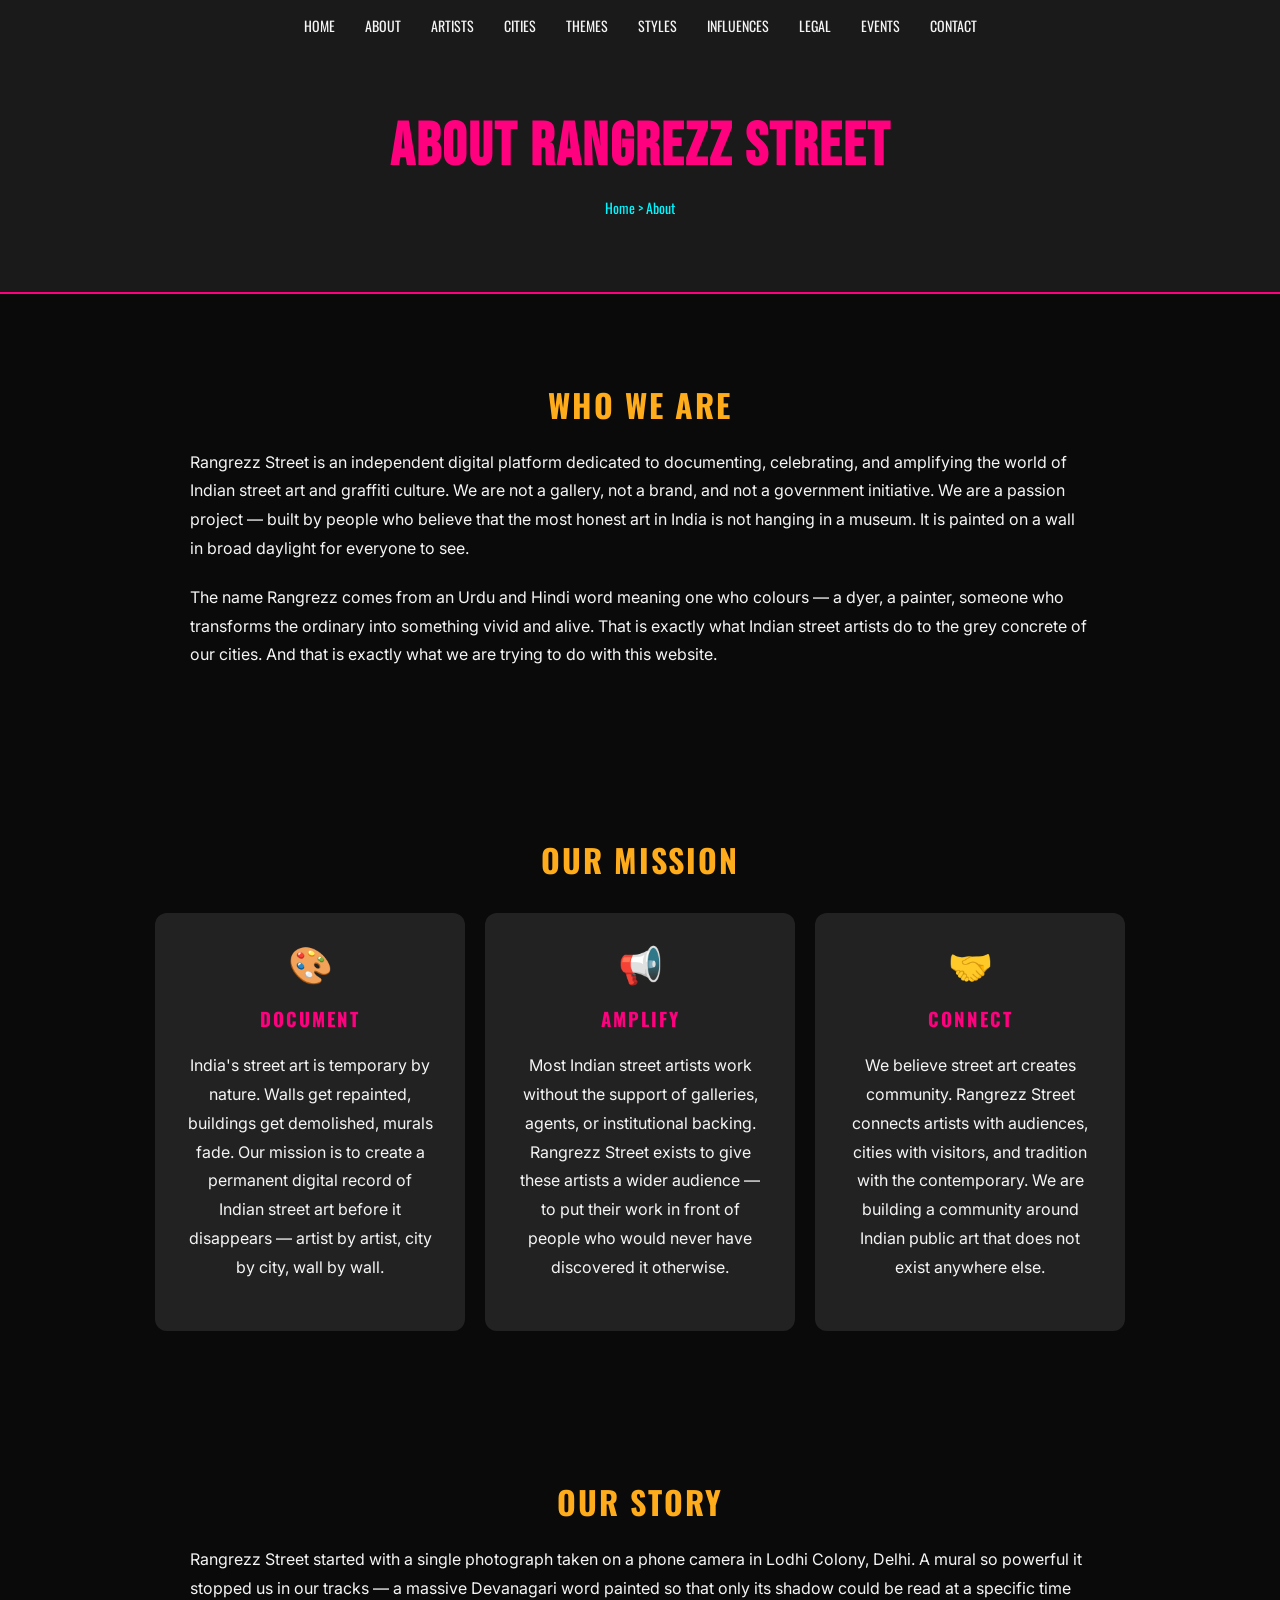
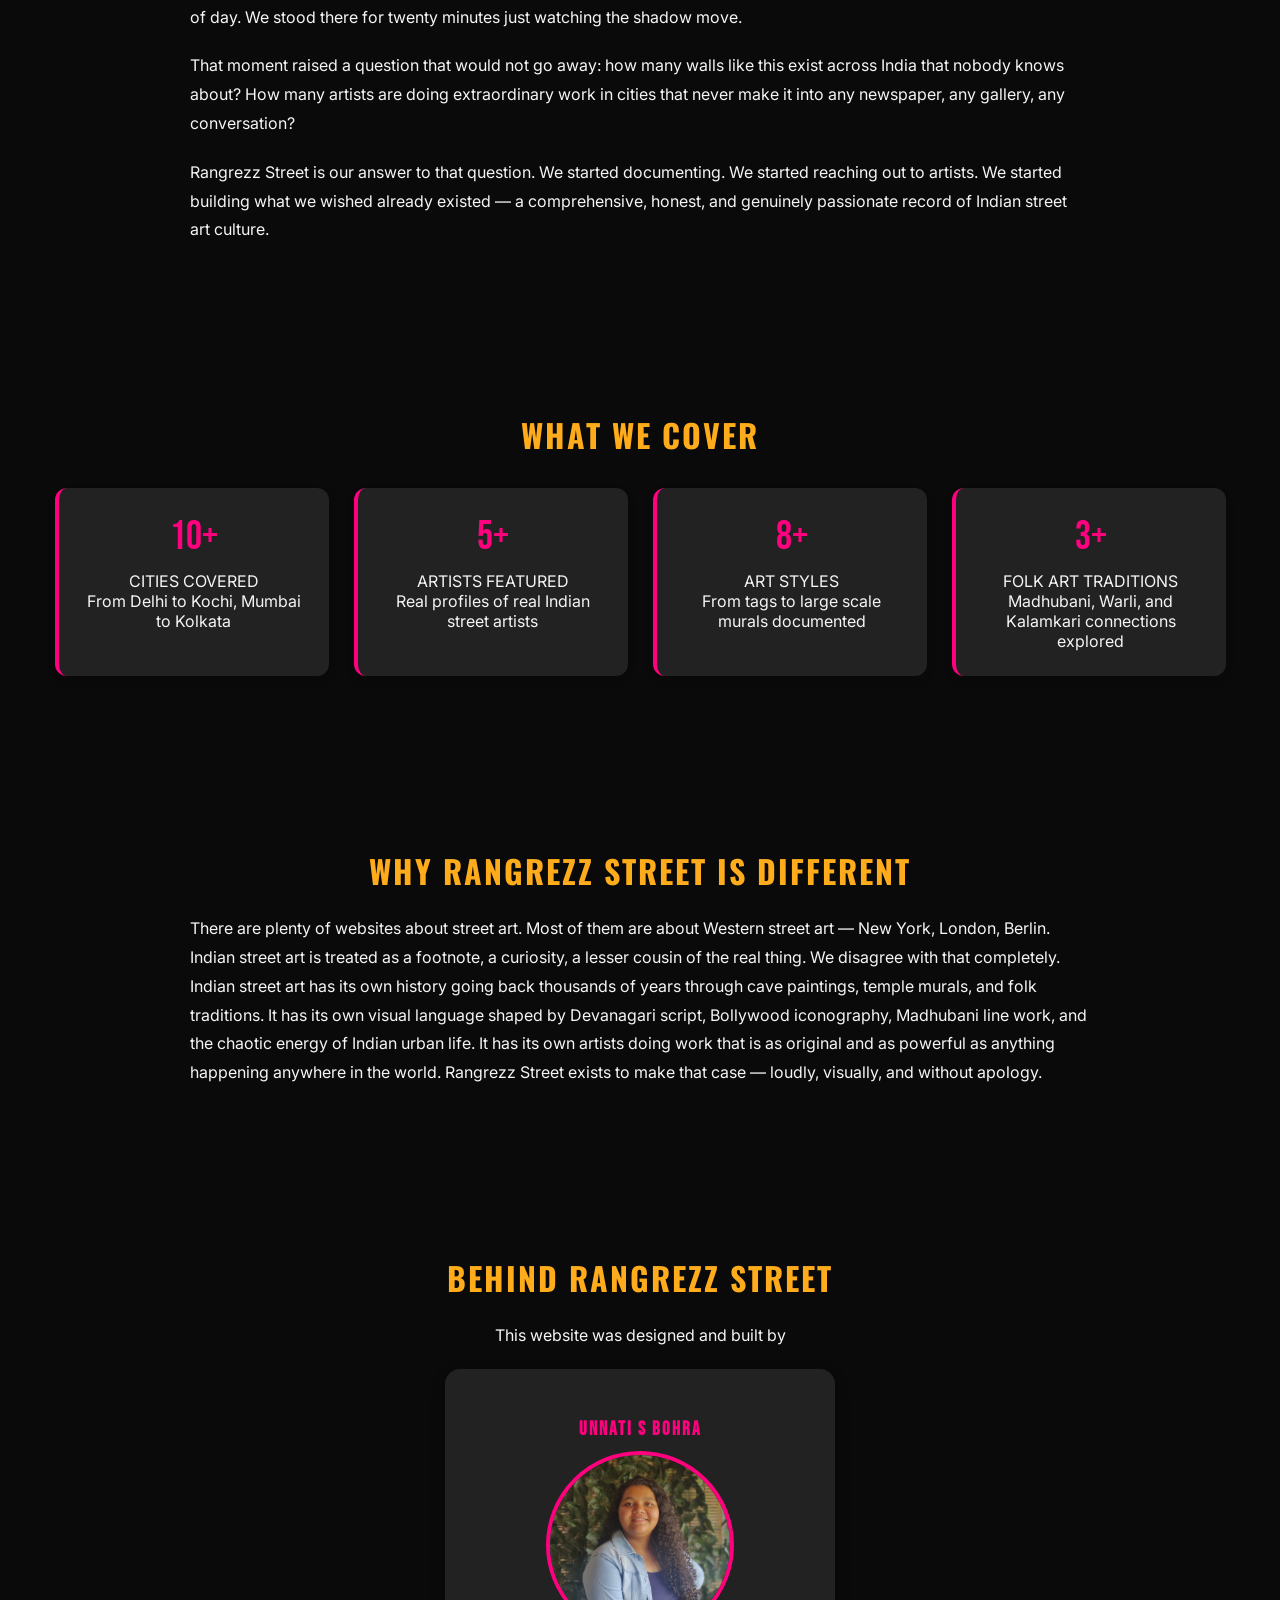
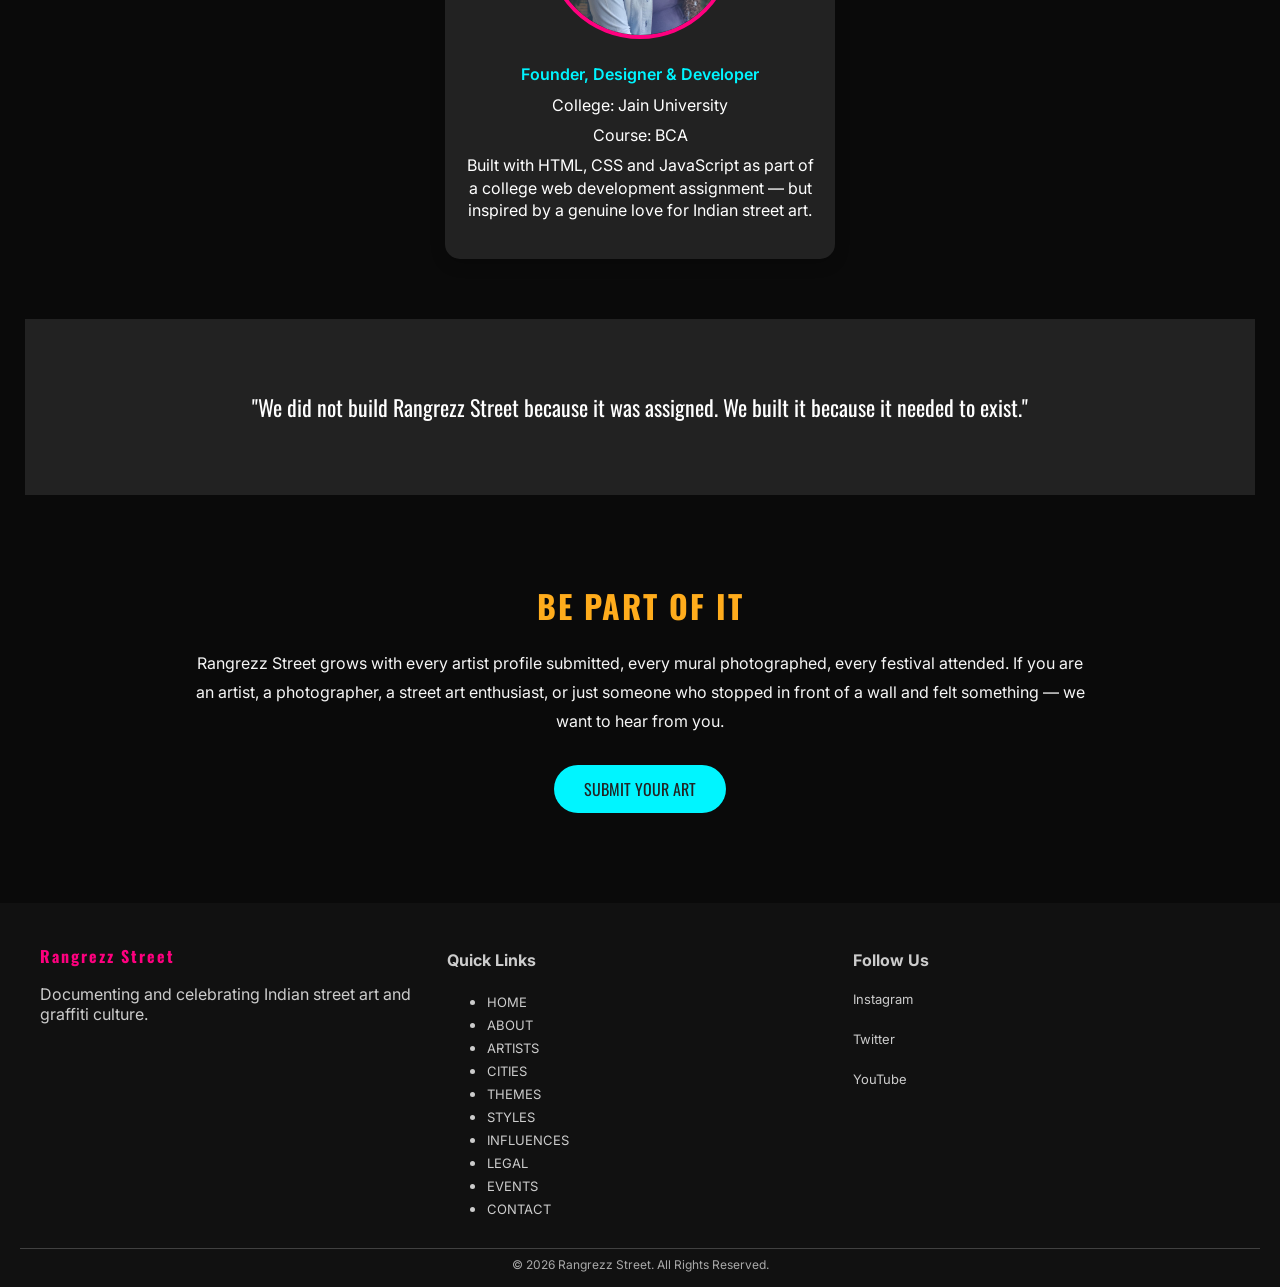
==== about.html @ 134d03ec "Add files via upload" ====
<!DOCTYPE html>
<html lang="en">
<head>
<meta charset="UTF-8">
<title>About Rangrezz Street</title>

<link rel="stylesheet" href="css/style.css">
<link rel="stylesheet" href="css/about.css">

<link href="https://fonts.googleapis.com/css2?family=Bebas+Neue&family=Oswald:wght@400;600&family=Inter:wght@300;400;500&display=swap" rel="stylesheet">
</head>
<body>
        <nav>
           <ul>
            <li><a href="index.html">HOME</a></li>
            <li><a href="about.html">ABOUT</a></li>
            <li><a href="artists.html">ARTISTS</a></li>
            <li><a href="cities.html">CITIES</a></li>
            <li><a href="themes.html">THEMES</a></li>
            <li><a href="styles.html">STYLES</a></li>
            <li><a href="influence.html">INFLUENCES</a></li>
            <li><a href="legal.html">LEGAL</a></li>
            <li><a href="events.html">EVENTS</a></li>
            <li><a href="contact.html">CONTACT</a></li>
           </ul>
    </nav>

<!-- PAGE BANNER -->
<section class="page-banner">
    <h1>ABOUT RANGREZZ STREET</h1>
    <p class="breadcrumb">Home &gt; About</p>
</section>

<!-- WHO WE ARE -->
<section class="section about-who">
    <h2>WHO WE ARE</h2>
    <p>
       Rangrezz Street is an independent digital platform dedicated to documenting, celebrating, and amplifying the world of Indian street art and graffiti culture. We are not a gallery, not a brand, and not a government initiative. We are a passion project — built by people who believe that the most honest art in India is not hanging in a museum. It is painted on a wall in broad daylight for everyone to see.
    </p>
    <p>
        The name Rangrezz comes from an Urdu and Hindi word meaning one who colours — a dyer, a painter, someone who transforms the ordinary into something vivid and alive. That is exactly what Indian street artists do to the grey concrete of our cities. And that is exactly what we are trying to do with this website.
    </p>
</section>

<!-- OUR MISSION -->
<section class="section mission">
    <h2>OUR MISSION</h2>
    <div class="mission-cards">
        <div class="mcard">
            <div class="icon">🎨</div>
            <h3>DOCUMENT</h3>
            <p>India's street art is temporary by nature. Walls get repainted, buildings get demolished, murals fade. Our mission is to create a permanent digital record of Indian street art before it disappears — artist by artist, city by city, wall by wall.</p>
        </div>
        <div class="mcard">
            <div class="icon">📢</div>
            <h3>AMPLIFY</h3>
            <p>Most Indian street artists work without the support of galleries, agents, or institutional backing. Rangrezz Street exists to give these artists a wider audience — to put their work in front of people who would never have discovered it otherwise.</p>
        </div>
        <div class="mcard">
            <div class="icon">🤝</div>
            <h3>CONNECT</h3>
            <p> We believe street art creates community. Rangrezz Street connects artists with audiences, cities with visitors, and tradition with the contemporary. We are building a community around Indian public art that does not exist anywhere else.</p>
        </div>
    </div>
</section>

<!-- OUR STORY -->
<section class="section story">
    <h2>OUR STORY</h2>
    <p>
        Rangrezz Street started with a single photograph taken on a phone camera in Lodhi Colony, Delhi. A mural so powerful it stopped us in our tracks — a massive Devanagari word painted so that only its shadow could be read at a specific time of day. We stood there for twenty minutes just watching the shadow move.
        
    </p>
    <p>
        That moment raised a question that would not go away: how many walls like this exist across India that nobody knows about? How many artists are doing extraordinary work in cities that never make it into any newspaper, any gallery, any conversation?
        
    </p>
    <p>Rangrezz Street is our answer to that question. We started documenting. We started reaching out to artists. We started building what we wished already existed — a comprehensive, honest, and genuinely passionate record of Indian street art culture.</p>
</section>

<!-- WHAT WE COVER -->
<section class="section coverage">
    <h2>WHAT WE COVER</h2>
    <div class="info-cards">
        <div class="info-card">
            <div class="number" data-target="10">0</div>
            <div class="label">CITIES COVERED</div>
            <div class="sub">From Delhi to Kochi, Mumbai to Kolkata</div>
        </div>
        <div class="info-card">
            <div class="number" data-target="5">0</div>
            <div class="label">ARTISTS FEATURED</div>
            <div class="sub">Real profiles of real Indian street artists</div>
        </div>
        <div class="info-card">
            <div class="number" data-target="8">0</div>
            <div class="label">ART STYLES</div>
            <div class="sub">From tags to large scale murals documented</div>
        </div>
        <div class="info-card">
            <div class="number" data-target="3">0</div>
            <div class="label">FOLK ART TRADITIONS</div>
            <div class="sub">Madhubani, Warli, and Kalamkari connections explored</div>
        </div>
    </div>
</section>

<!-- WHY WE ARE DIFFERENT -->
<section class="section difference">
    <h2>WHY RANGREZZ STREET IS DIFFERENT</h2>
    <p>
        There are plenty of websites about street art. Most of them are about Western street art — New York, London, Berlin. Indian street art is treated as a footnote, a curiosity, a lesser cousin of the real thing.
        We disagree with that completely.
        Indian street art has its own history going back thousands of years through cave paintings, temple murals, and folk traditions. It has its own visual language shaped by Devanagari script, Bollywood iconography, Madhubani line work, and the chaotic energy of Indian urban life. It has its own artists doing work that is as original and as powerful as anything happening anywhere in the world.
        Rangrezz Street exists to make that case — loudly, visually, and without apology.
    </p>
</section>

<!-- TEAM -->
<section class="section team">
    <h2>BEHIND RANGREZZ STREET</h2>
    <p class="subheading">This website was designed and built by</p>
    <div class="team-card">
        <h3>Unnati S Bohra</h3>
         <div class="art-image">
            <img src="images/about/me.jpeg" alt="Me">
            </div>
        <p>Founder, Designer & Developer</p>
        <p>College: Jain University</p>
        <p>Course: BCA</p>
        <p>Built with HTML, CSS and JavaScript as part of a college web development assignment — but inspired by a genuine love for Indian street art.</p>
    </div>
</section>

<!-- PULL QUOTE -->
<section class="section quote-strip">
    <blockquote>"We did not build Rangrezz Street because it was assigned. We built it because it needed to exist."</blockquote>
</section>

<!-- CALL TO ACTION -->
<section class="section cta">
    <h2>BE PART OF IT</h2>
    <p>
        Rangrezz Street grows with every artist profile submitted, every mural photographed, every festival attended. If you are an artist, a photographer, a street art enthusiast, or just someone who stopped in front of a wall and felt something — we want to hear from you.
    </p>
    <div class="cta-buttons">
        <a href="contact.html" class="btn btn-primary">SUBMIT YOUR ART</a>
        
    </div>
</section>
<!-- COMMON FOOTER -->
<footer class="site-footer">
    <div class="footer-container">
        <div class="footer-section">
            <h3>Rangrezz Street</h3>
            <p>Documenting and celebrating Indian street art and graffiti culture.</p>
        </div>
        <div class="footer-section">
            <h4>Quick Links</h4>
            <ul>
            <li><a href="index.html">HOME</a></li>
            <li><a href="about.html">ABOUT</a></li>
            <li><a href="artists.html">ARTISTS</a></li>
            <li><a href="cities.html">CITIES</a></li>
            <li><a href="themes.html">THEMES</a></li>
            <li><a href="styles.html">STYLES</a></li>
            <li><a href="influence.html">INFLUENCES</a></li>
            <li><a href="legal.html">LEGAL</a></li>
            <li><a href="events.html">EVENTS</a></li>
            <li><a href="contact.html">CONTACT</a></li>
           </ul>
        </div>
        <div class="footer-section">
            <h4>Follow Us</h4>
            <p>
                <a href="https://instagram.com/RangrezzStreet" target="_blank">Instagram</a><br>
                <a href="https://twitter.com/RangrezzStreet" target="_blank">Twitter</a><br>
                <a href="https://youtube.com" target="_blank">YouTube</a>
            </p>
        </div>
    </div>
    <div class="footer-bottom">
        &copy; 2026 Rangrezz Street. All Rights Reserved.
    </div>
</footer>
<script defer src="js/main.js"></script>
</body>
</html>
---- css/style.css ----
/* ===============================
   GLOBAL STYLES
================================= */
body {
    margin: 0;
    padding: 0;
    background-color: #0A0A0A;
    color: #F5F5F5;
    font-family: 'Inter', sans-serif;
}

h1, h2, h3 {
    font-family: 'Bebas Neue', sans-serif;
    letter-spacing: 2px;
}

a {
    text-decoration: none;
    color: inherit;
}

/* Navigation (applies to all pages) */
nav {
    background-color: #1A1A1A;
    padding: 15px 0;
}

nav ul {
    display: flex;
    justify-content: center;
    list-style: none;
    margin: 0;
    padding: 0;
}

nav ul li {
    margin: 0 15px;
}

nav ul li a {
    text-decoration: none;
    color: #F5F5F5;
    font-family: 'Oswald', sans-serif;
    font-size: 14px;
}

nav ul li a:hover {
    color: #FF007F;
}

/* Buttons */
.btn-primary,
.btn-secondary {
    font-family: 'Oswald', sans-serif;
    padding: 12px 30px;
    text-decoration: none;
    display: inline-block;
    margin: 10px;
    transition: 0.3s ease;
}

.btn-primary {
    background-color: #FF007F;
    color: #0A0A0A;
}

.btn-primary:hover {
    background-color: #00F5FF;
    color: #0A0A0A;
}

.btn-secondary {
    border: 2px solid #00F5FF;
    color: #00F5FF;
}

.btn-secondary:hover {
    background-color: #00F5FF;
    color: #0A0A0A;
}

/* Sections */
.section {
    padding: 60px 12%;
}

.section h2 {
    font-family: 'Bebas Neue', sans-serif;
    font-size: 38px;
    color: #FFAC1C;
    margin-bottom: 25px;
}

.section p {
    line-height: 1.8;
    margin-bottom: 18px;
}

/* Page Banner / Intro */
.page-banner {
    background-color: #1A1A1A;
    padding: 60px 10%;
    text-align: center;
    border-bottom: 2px solid #FF007F;
}

.page-banner h1 {
    font-family: 'Bebas Neue', sans-serif;
    font-size: 60px;
    color: #FF007F;
    margin: 0;
}

.breadcrumb {
    font-family: 'Oswald', sans-serif;
    color: #00F5FF;
    font-size: 14px;
}

.intro {
    padding: 60px 12%;
    text-align: center;
    font-size: 18px;
    line-height: 1.8;
}


/* Forms */
form {
    display: flex;
    flex-direction: column;
}

label {
    font-family: 'Oswald', sans-serif;
    margin-top: 20px;
    margin-bottom: 5px;
    color: #00F5FF;
}

input, select, textarea {
    padding: 12px;
    background: #1A1A1A;
    border: 1px solid #333;
    color: #F5F5F5;
    font-family: 'Inter', sans-serif;
}

textarea {
    min-height: 120px;
    resize: vertical;
}

input:focus, select:focus, textarea:focus {
    outline: none;
    border: 1px solid #FF007F;
}

.submit-btn {
    margin-top: 30px;
    padding: 15px;
    background: #FF007F;
    border: none;
    color: white;
    font-family: 'Oswald', sans-serif;
    cursor: pointer;
    transition: 0.3s;
}

.submit-btn:hover {
    background: #00F5FF;
    color: #000;
}


/* Utility Classes */
.text-center {
    text-align: center;
}

.mt-20 {
    margin-top: 20px;
}

.mb-20 {
    margin-bottom: 20px;
}

/* FOOTER — COMPACT */
.site-footer {
    background: #111;
    color: #ccc;
    padding: 25px 20px 15px; /* reduced padding */
    font-family: 'Inter', sans-serif;
}

.footer-container {
    display: flex;
    flex-wrap: wrap;
    justify-content: space-between;
    max-width: 1200px;
    margin: 0 auto;
    gap: 20px; /* smaller gap */
}

.footer-section {
    flex: 1;
    min-width: 180px;
}

.footer-section h3 {
    font-family: 'Oswald', sans-serif;
    color: #FF007F;
    margin-bottom: 8px; /* less space */
    font-size: 16px;
}

.footer-section a {
    color: #ccc;
    text-decoration: none;
    font-size: 13px;
    display: block;
    margin-bottom: 4px; /* tighter spacing */
    transition: 0.3s;
}

.footer-section a:hover {
    color: #00F5FF;
}

.footer-bottom {
    text-align: center;
    margin-top: 15px; /* smaller gap */
    border-top: 1px solid rgba(255,255,255,0.2);
    padding-top: 8px; /* reduced padding */
    font-size: 12px;
    color: #aaa;
}

/* Responsive */
@media (max-width: 768px) {
    .footer-container {
        flex-direction: column;
        align-items: center;
        text-align: center;
    }
    .footer-section {
        margin-bottom: 10px;
    }
}
---- css/about.css ----
/* Section spacing */
.section {
    padding: 60px 15px;
    max-width: 1200px;
    margin: 0 auto;
}

/* Headings */
.section h2 {
    font-family: 'Oswald', sans-serif;
    font-size: 32px;
    margin-bottom: 20px;
    text-align: center;
}

.section p {
    font-family: 'Inter', sans-serif;
    font-size: 16px;
    line-height: 1.8;
    max-width: 900px;
    margin: 0 auto 20px;
}


/* TEAM SECTION IMAGE */
.section.team {
    text-align: center;
    padding: 60px 15px;
}

.section.team .team-card {
    display: inline-block;
    background: #222;
    padding: 30px 20px;
    border-radius: 15px;
    max-width: 350px;
    text-align: center;
    color: #fff;
    box-shadow: 0 5px 15px rgba(0,0,0,0.2);
    transition: transform 0.3s ease, box-shadow 0.3s ease;
    margin: 0 auto;
}

.section.team .team-card:hover {
    transform: translateY(-5px);
    box-shadow: 0 10px 25px rgba(0,0,0,0.25);
}

.section.team .team-card .art-image img {
    width: 180px;
    height: 180px;
    border-radius: 50%;
    object-fit: cover;
    border: 4px solid #FF007F;
    margin-bottom: 20px;
    transition: transform 0.3s ease;
}

.section.team .team-card .art-image img:hover {
    transform: scale(1.05);
}

.section.team .team-card h3 {
    color: #FF007F;
    margin-bottom: 10px;
}

.section.team .team-card p {
    color: #fff;
    margin-bottom: 8px;
    line-height: 1.4;
}

.section.team .team-card p:first-of-type {
    font-weight: 600;
    color: #00F5FF;
}

/* Mission cards */
.mission-cards {
    display: flex;
    flex-wrap: wrap;
    justify-content: center;
    gap: 20px;
    margin-top: 30px;
}
.mission-cards .mcard {
    background:#222;
    border-radius: 12px;
    padding: 30px;
    text-align: center;
    width: 250px;
    transition: 0.4s ease, box-shadow 0.3s;
}
.mcard h3 {
    font-family: 'Oswald', sans-serif;
    color: #FF007F;
}

.mission-cards .icon {
    font-size: 36px;
    margin-bottom: 15px;
}

.mission-cards .mcard:hover {
    transform: translateY(-5px);
    box-shadow: 0 6px 15px rgba(0,0,0,0.15);
}



/* Info cards with number count */
.info-cards {
    display: flex;
    flex-wrap: wrap;
    justify-content: center;
    gap: 25px;
    margin-top: 30px;
}
.info-card {
    background:#222;
    padding: 25px;
    width: 220px;
    margin-bottom:25px;
    border-left:4px solid #FF007F;
    border-radius: 12px;
    text-align: center;
    box-shadow: 0 4px 10px rgba(0,0,0,0.1);
    transition: transform 0.3s, box-shadow 0.3s;
    
}
.info-card:hover {
    transform: translateY(-5px);
    box-shadow: 0 6px 18px rgba(0,0,0,0.15);
}
.info-card .number {
    font-family: 'Bebas Neue', cursive;
    font-size: 40px;
    color: #FF007F;
    margin-bottom: 10px;
}

/* Quote strip */
.quote-strip {
    background: #222;
    color: #fff;
    padding: 50px 15px;
    text-align: center;
    font-family: 'Oswald', sans-serif;
    font-size: 22px;
}

/* Call to action */
.cta {
    text-align: center;
    padding-bottom: 80px;
}
.cta .btn {
    display: inline-block;
    margin: 10px;
    padding: 12px 30px;
    border-radius: 50px;
    font-family: 'Oswald', sans-serif;
    text-decoration: none;
    transition: all 0.3s ease;
}
.btn-primary {
    background: #00F5FF;
    color: #222;
}
.btn-primary:hover {
    background: #00cfcf;
}
.btn-secondary {
    background: #FFAC1C;
    color: #fff;
}
.btn-secondary:hover {
    background: #e69500;
}

/* Responsive */
@media (max-width: 768px) {
    .mission-cards, .info-cards {
        flex-direction: column;
        align-items: center;
    }
}
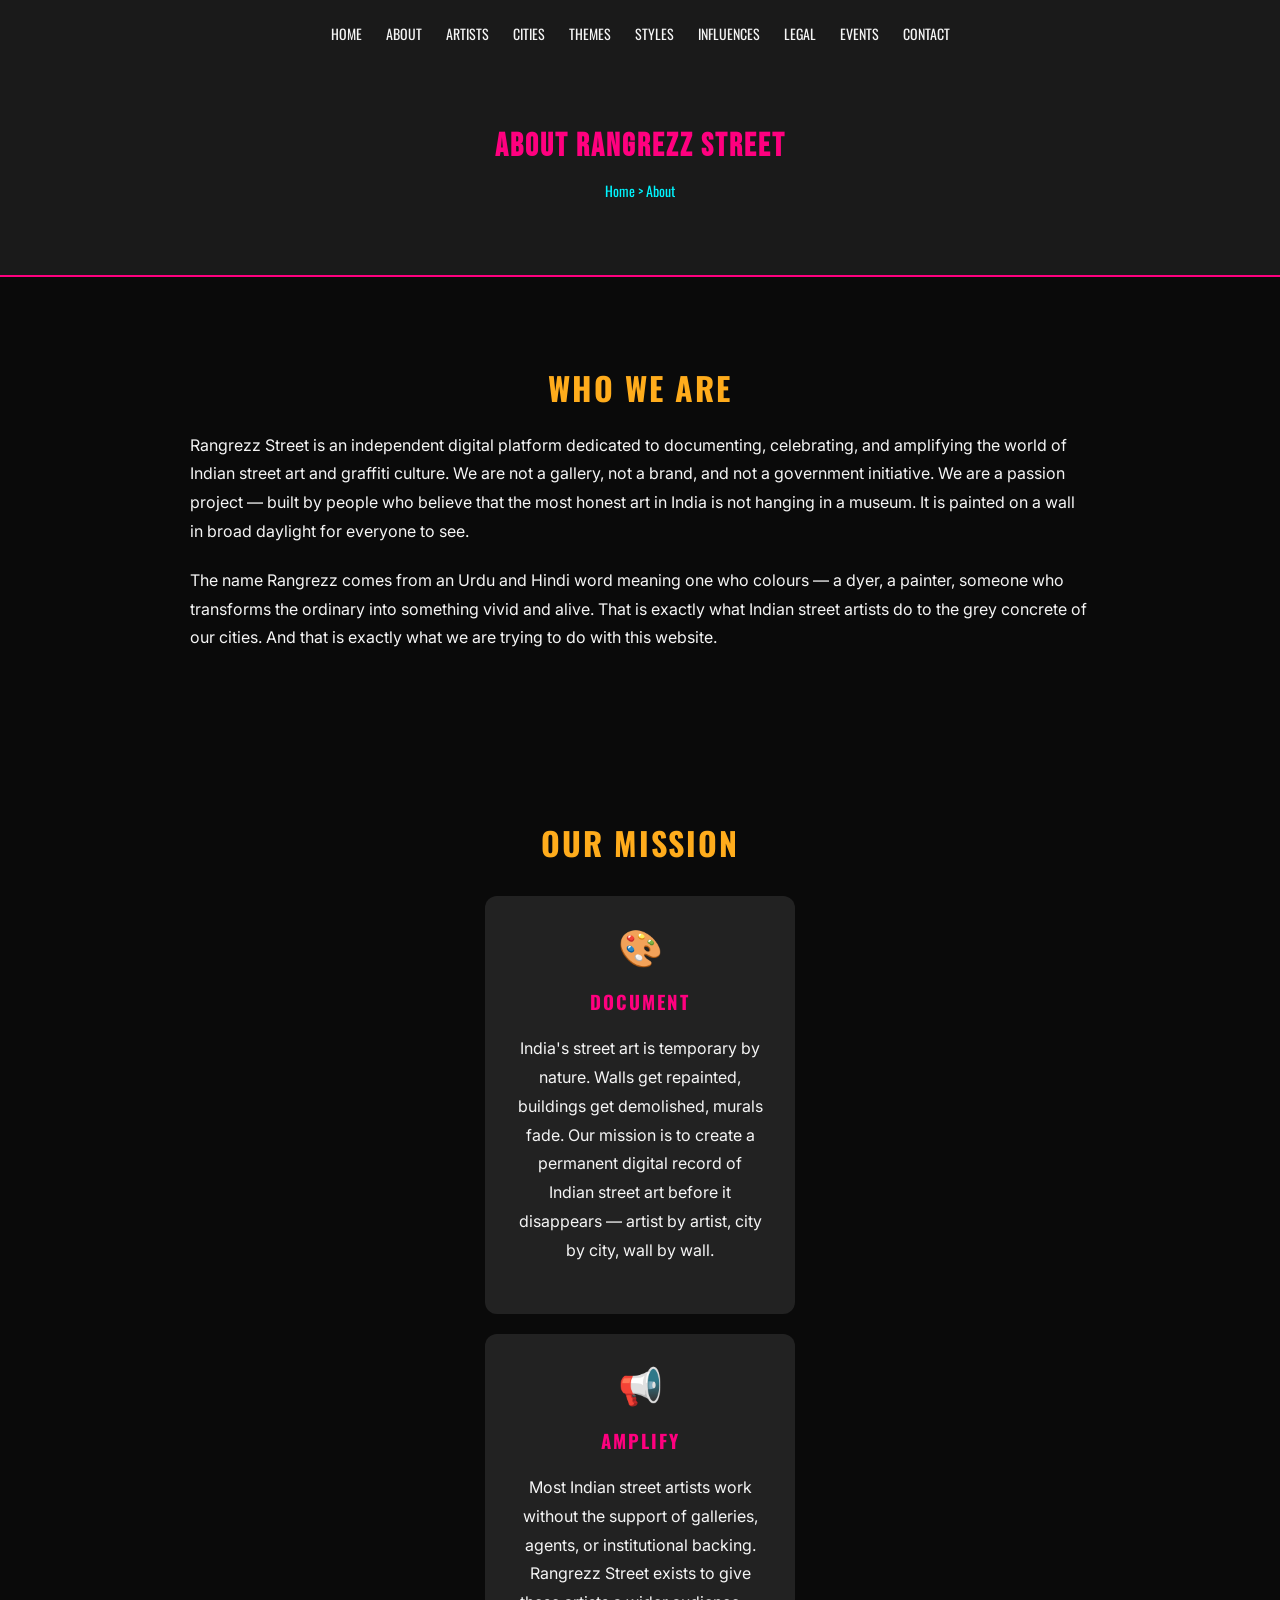
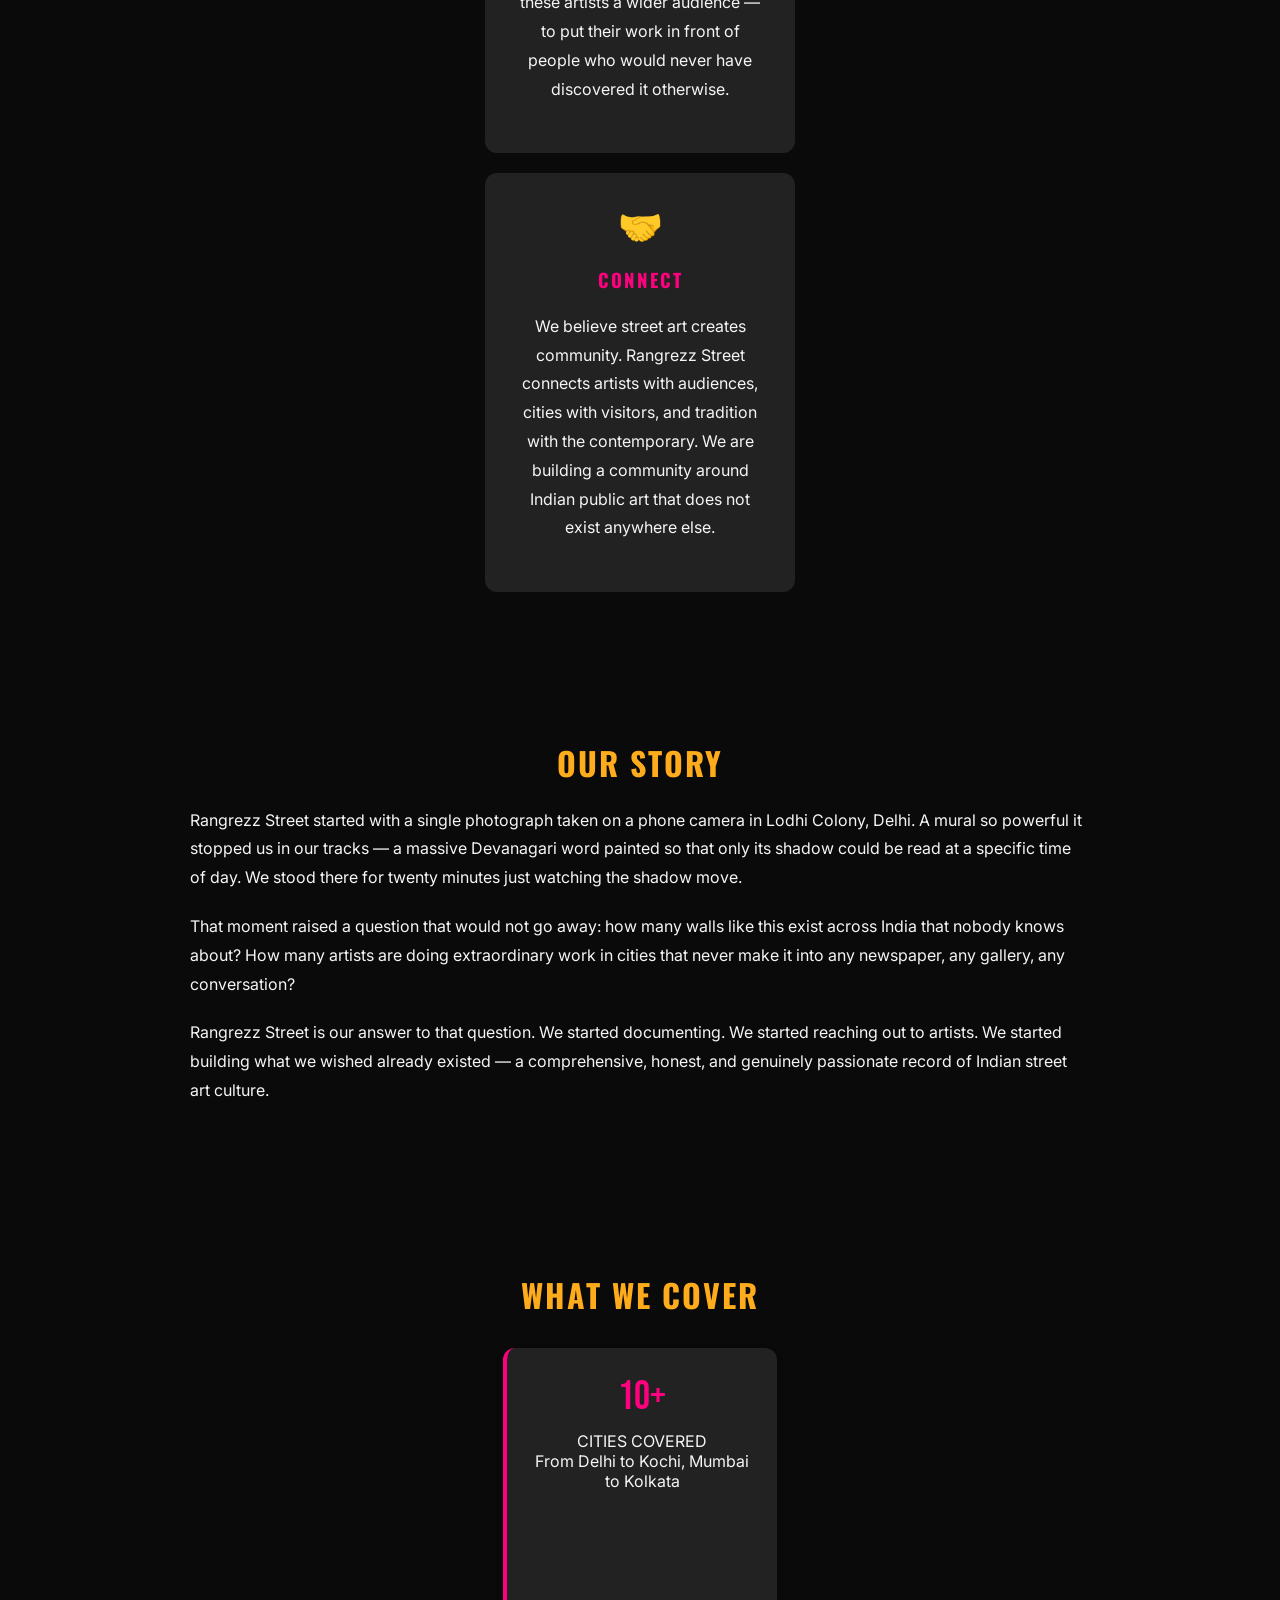
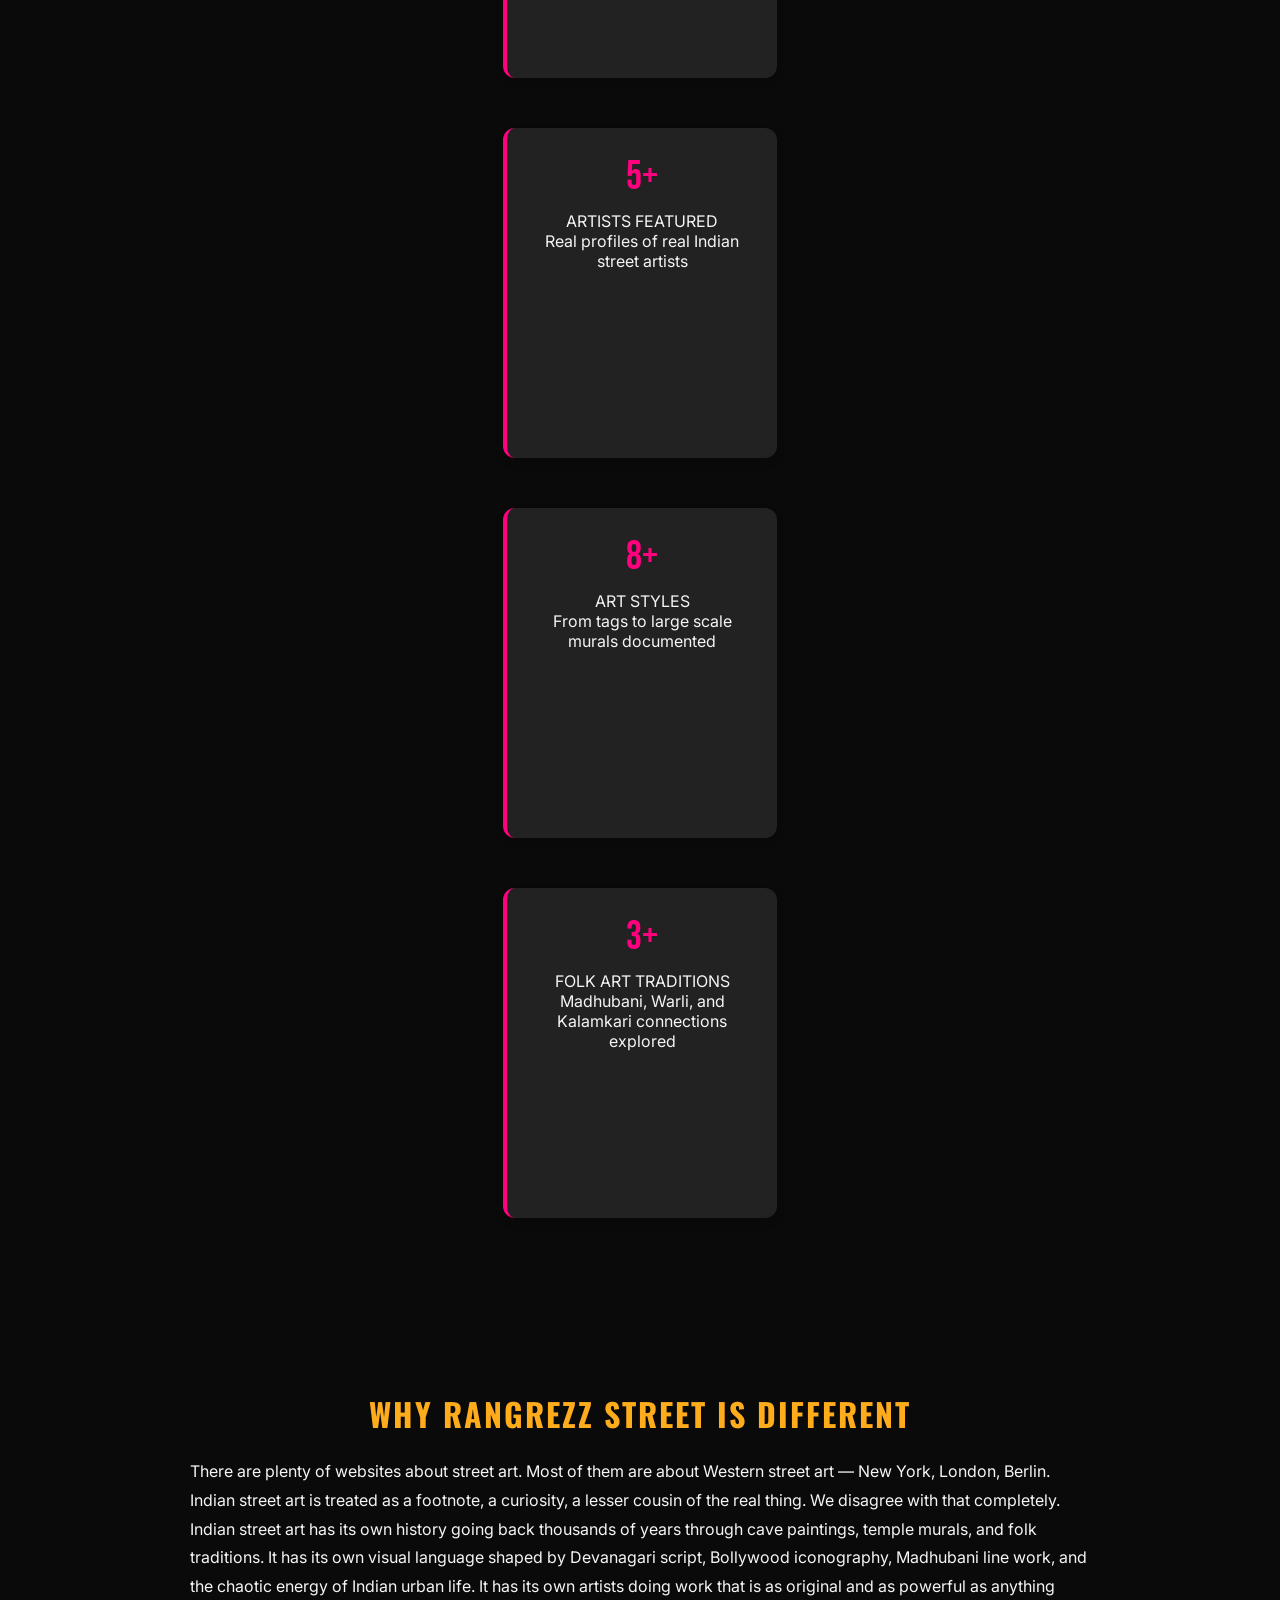
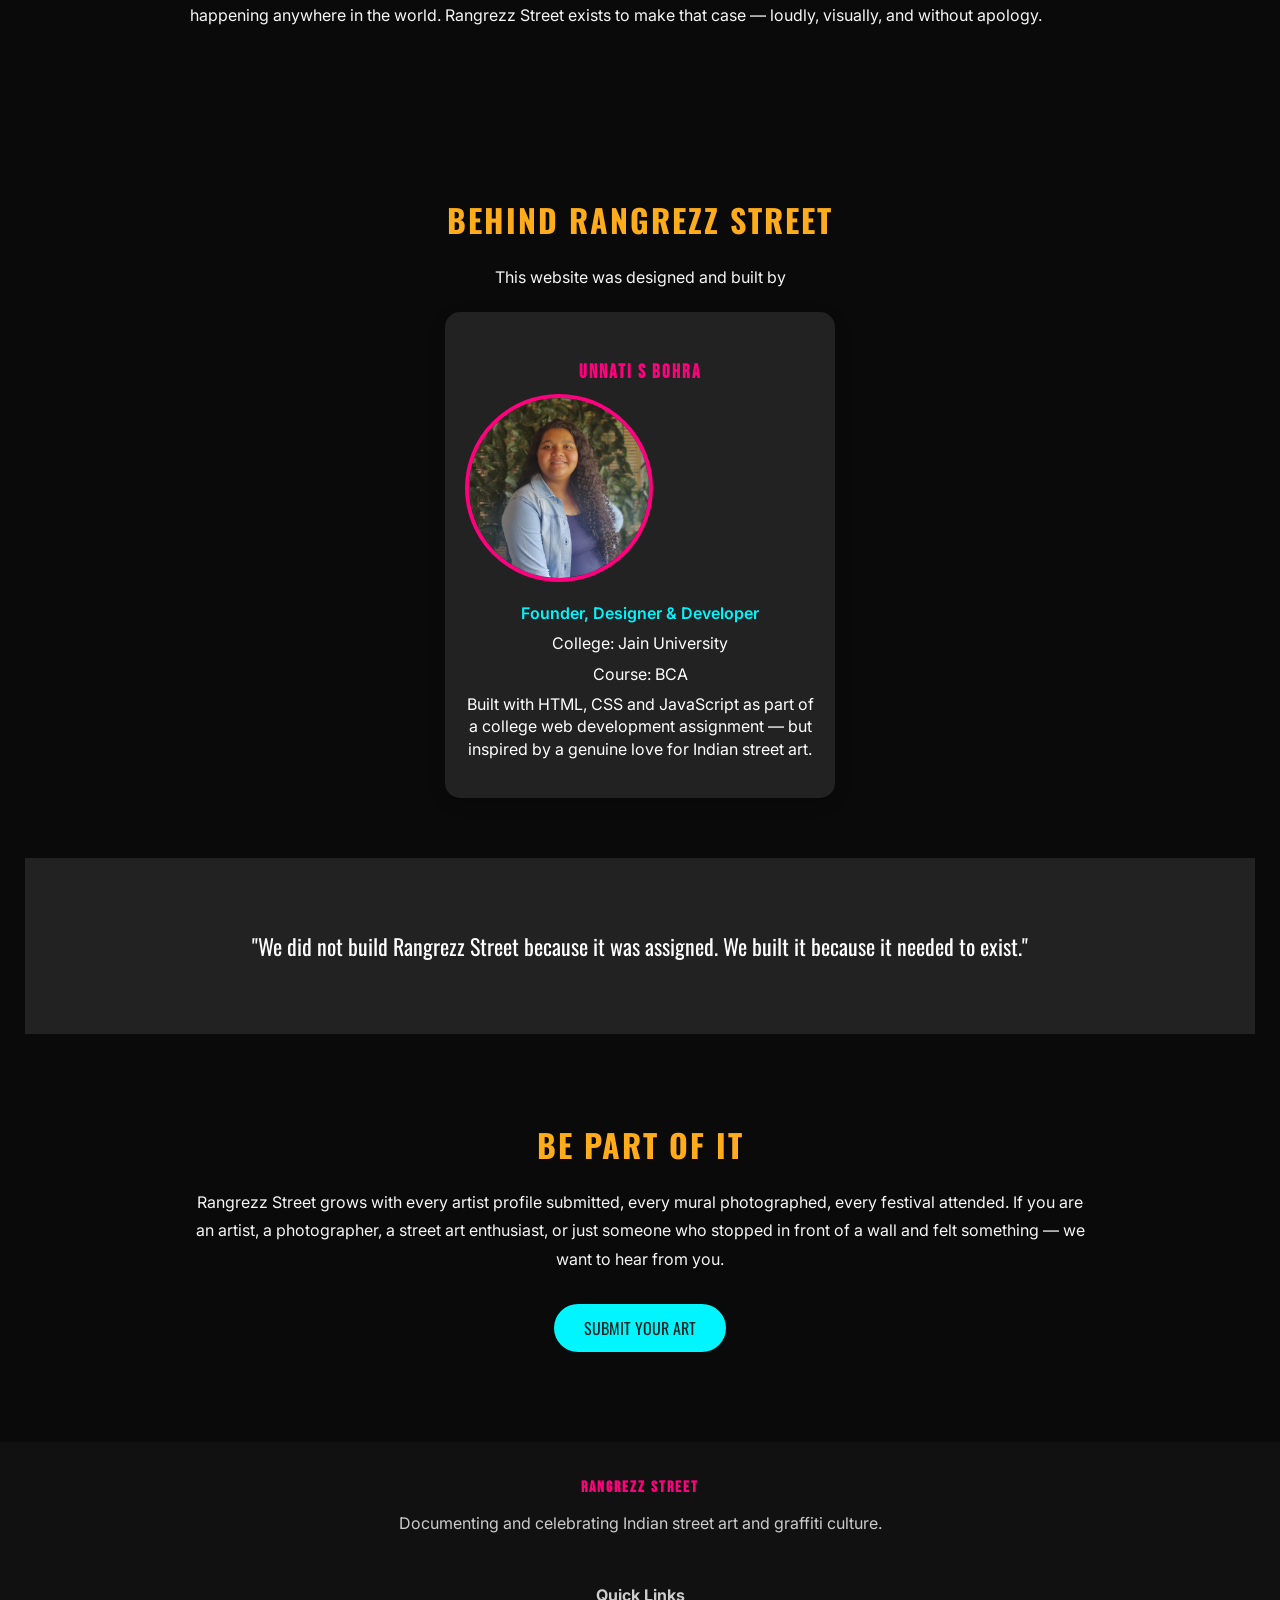
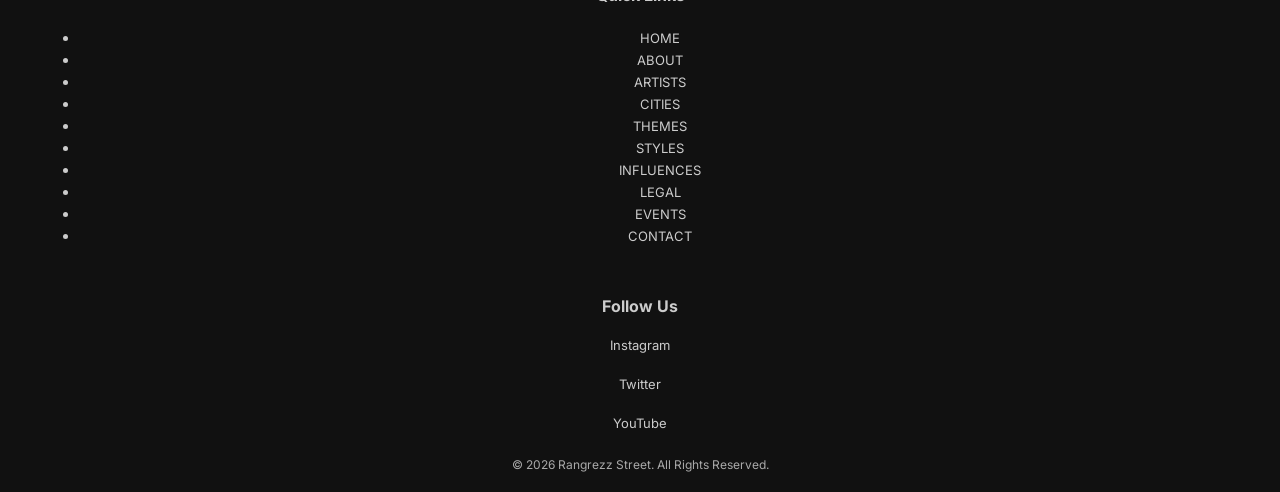
==== commit 204ef588: "Update about.html" ====
--- a/about.html
+++ b/about.html
@@ -2,6 +2,7 @@
 <html lang="en">
 <head>
 <meta charset="UTF-8">
+<meta charset="UTF-8 " name="viewport" content="width=device-width, initial-scale=1.0">
 <title>About Rangrezz Street</title>
 
 <link rel="stylesheet" href="css/style.css">
@@ -185,4 +186,4 @@
 </footer>
 <script defer src="js/main.js"></script>
 </body>
-</html>+</html>
--- a/css/style.css
+++ b/css/style.css
@@ -9,6 +9,13 @@
     font-family: 'Inter', sans-serif;
 }
 
+/* Images responsive */
+img {
+    max-width: 100%;
+    height: auto;
+    display: block;
+}
+
 h1, h2, h3 {
     font-family: 'Bebas Neue', sans-serif;
     letter-spacing: 2px;
@@ -19,7 +26,9 @@
     color: inherit;
 }
 
-/* Navigation (applies to all pages) */
+/* ===============================
+   NAVIGATION
+================================= */
 nav {
     background-color: #1A1A1A;
     padding: 15px 0;
@@ -28,17 +37,17 @@
 nav ul {
     display: flex;
     justify-content: center;
+    flex-wrap: wrap;
     list-style: none;
     margin: 0;
     padding: 0;
 }
 
 nav ul li {
-    margin: 0 15px;
+    margin: 8px 12px;
 }
 
 nav ul li a {
-    text-decoration: none;
     color: #F5F5F5;
     font-family: 'Oswald', sans-serif;
     font-size: 14px;
@@ -48,12 +57,13 @@
     color: #FF007F;
 }
 
-/* Buttons */
+/* ===============================
+   BUTTONS
+================================= */
 .btn-primary,
 .btn-secondary {
     font-family: 'Oswald', sans-serif;
     padding: 12px 30px;
-    text-decoration: none;
     display: inline-block;
     margin: 10px;
     transition: 0.3s ease;
@@ -66,7 +76,6 @@
 
 .btn-primary:hover {
     background-color: #00F5FF;
-    color: #0A0A0A;
 }
 
 .btn-secondary {
@@ -79,16 +88,18 @@
     color: #0A0A0A;
 }
 
-/* Sections */
+/* ===============================
+   SECTIONS
+================================= */
 .section {
-    padding: 60px 12%;
+    padding: 60px 10%;
 }
 
 .section h2 {
-    font-family: 'Bebas Neue', sans-serif;
     font-size: 38px;
     color: #FFAC1C;
     margin-bottom: 25px;
+    text-align: center;
 }
 
 .section p {
@@ -96,7 +107,9 @@
     margin-bottom: 18px;
 }
 
-/* Page Banner / Intro */
+/* ===============================
+   PAGE BANNER
+================================= */
 .page-banner {
     background-color: #1A1A1A;
     padding: 60px 10%;
@@ -105,7 +118,6 @@
 }
 
 .page-banner h1 {
-    font-family: 'Bebas Neue', sans-serif;
     font-size: 60px;
     color: #FF007F;
     margin: 0;
@@ -117,15 +129,47 @@
     font-size: 14px;
 }
 
+/* ===============================
+   INTRO
+================================= */
 .intro {
-    padding: 60px 12%;
+    padding: 50px 10%;
     text-align: center;
     font-size: 18px;
     line-height: 1.8;
 }
 
-
-/* Forms */
+/* ===============================
+   FLEX LAYOUTS (ALL PAGES)
+================================= */
+.cards,
+.artist-container,
+.events-container,
+.mission-cards,
+.info-cards,
+.styles-grid,
+.cities-grid,
+.themes-grid {
+    display: flex;
+    flex-wrap: wrap;
+    gap: 20px;
+    justify-content: center;
+}
+
+/* Cards */
+.card,
+.artist-card,
+.event-card,
+.style-card,
+.theme-card,
+.info-card {
+    flex: 1 1 280px;
+    max-width: 350px;
+}
+
+/* ===============================
+   FORMS
+================================= */
 form {
     display: flex;
     flex-direction: column;
@@ -133,8 +177,7 @@
 
 label {
     font-family: 'Oswald', sans-serif;
-    margin-top: 20px;
-    margin-bottom: 5px;
+    margin-top: 15px;
     color: #00F5FF;
 }
 
@@ -143,12 +186,10 @@
     background: #1A1A1A;
     border: 1px solid #333;
     color: #F5F5F5;
-    font-family: 'Inter', sans-serif;
 }
 
 textarea {
     min-height: 120px;
-    resize: vertical;
 }
 
 input:focus, select:focus, textarea:focus {
@@ -157,14 +198,11 @@
 }
 
 .submit-btn {
-    margin-top: 30px;
-    padding: 15px;
+    margin-top: 20px;
+    padding: 14px;
     background: #FF007F;
     border: none;
-    color: white;
-    font-family: 'Oswald', sans-serif;
     cursor: pointer;
-    transition: 0.3s;
 }
 
 .submit-btn:hover {
@@ -172,26 +210,13 @@
     color: #000;
 }
 
-
-/* Utility Classes */
-.text-center {
-    text-align: center;
-}
-
-.mt-20 {
-    margin-top: 20px;
-}
-
-.mb-20 {
-    margin-bottom: 20px;
-}
-
-/* FOOTER — COMPACT */
+/* ===============================
+   FOOTER
+================================= */
 .site-footer {
     background: #111;
     color: #ccc;
-    padding: 25px 20px 15px; /* reduced padding */
-    font-family: 'Inter', sans-serif;
+    padding: 20px;
 }
 
 .footer-container {
@@ -199,8 +224,8 @@
     flex-wrap: wrap;
     justify-content: space-between;
     max-width: 1200px;
-    margin: 0 auto;
-    gap: 20px; /* smaller gap */
+    margin: auto;
+    gap: 15px;
 }
 
 .footer-section {
@@ -209,19 +234,15 @@
 }
 
 .footer-section h3 {
-    font-family: 'Oswald', sans-serif;
     color: #FF007F;
-    margin-bottom: 8px; /* less space */
     font-size: 16px;
+    margin-bottom: 6px;
 }
 
 .footer-section a {
-    color: #ccc;
-    text-decoration: none;
     font-size: 13px;
+    margin-bottom: 3px;
     display: block;
-    margin-bottom: 4px; /* tighter spacing */
-    transition: 0.3s;
 }
 
 .footer-section a:hover {
@@ -230,21 +251,83 @@
 
 .footer-bottom {
     text-align: center;
-    margin-top: 15px; /* smaller gap */
-    border-top: 1px solid rgba(255,255,255,0.2);
-    padding-top: 8px; /* reduced padding */
+    margin-top: 10px;
     font-size: 12px;
     color: #aaa;
 }
 
-/* Responsive */
+/* ===============================
+   RESPONSIVE (SIMPLE & CLEAN)
+================================= */
 @media (max-width: 768px) {
+    /* NAVBAR STACK */
+    nav {
+        padding: 10px;
+    }
+    nav ul {
+        flex-direction: row; /* NOT column */
+        flex-wrap: wrap;
+        justify-content: center;
+        gap: 8px;
+    }
+    nav ul li {
+        margin: 0;
+    }
+    nav ul li a {
+        display: block;
+        padding: 6px 12px;
+        font-size: 12px;
+        border: 1px solid #333;
+        border-radius: 20px;
+        background: #111;
+        transition: 0.3s;
+    }
+    nav ul li a:hover {
+        background: #FF007F;
+        color: #000;
+    }
+}
+
+    /* TEXT */
+    .page-banner h1 {
+        font-size: 32px;
+    }
+
+    .section h2 {
+        font-size: 26px;
+    }
+
+    .intro {
+        font-size: 16px;
+        padding: 30px 15px;
+    }
+
+    /* SECTIONS */
+    .section {
+        padding: 40px 15px;
+    }
+    /* CARDS FULL WIDTH */
+    .card,
+    .artist-card,
+    .event-card,
+    .style-card,
+    .theme-card,
+    .info-card {
+        max-width: 100%;
+    }
+
+    /* STACK LAYOUTS */
+    .cards,
+    .artist-container,
+    .events-container,
+    .mission-cards,
+    .info-cards {
+        flex-direction: column;
+        align-items: center;
+    }
+
+    /* FOOTER */
     .footer-container {
         flex-direction: column;
-        align-items: center;
         text-align: center;
     }
-    .footer-section {
-        margin-bottom: 10px;
-    }
-}
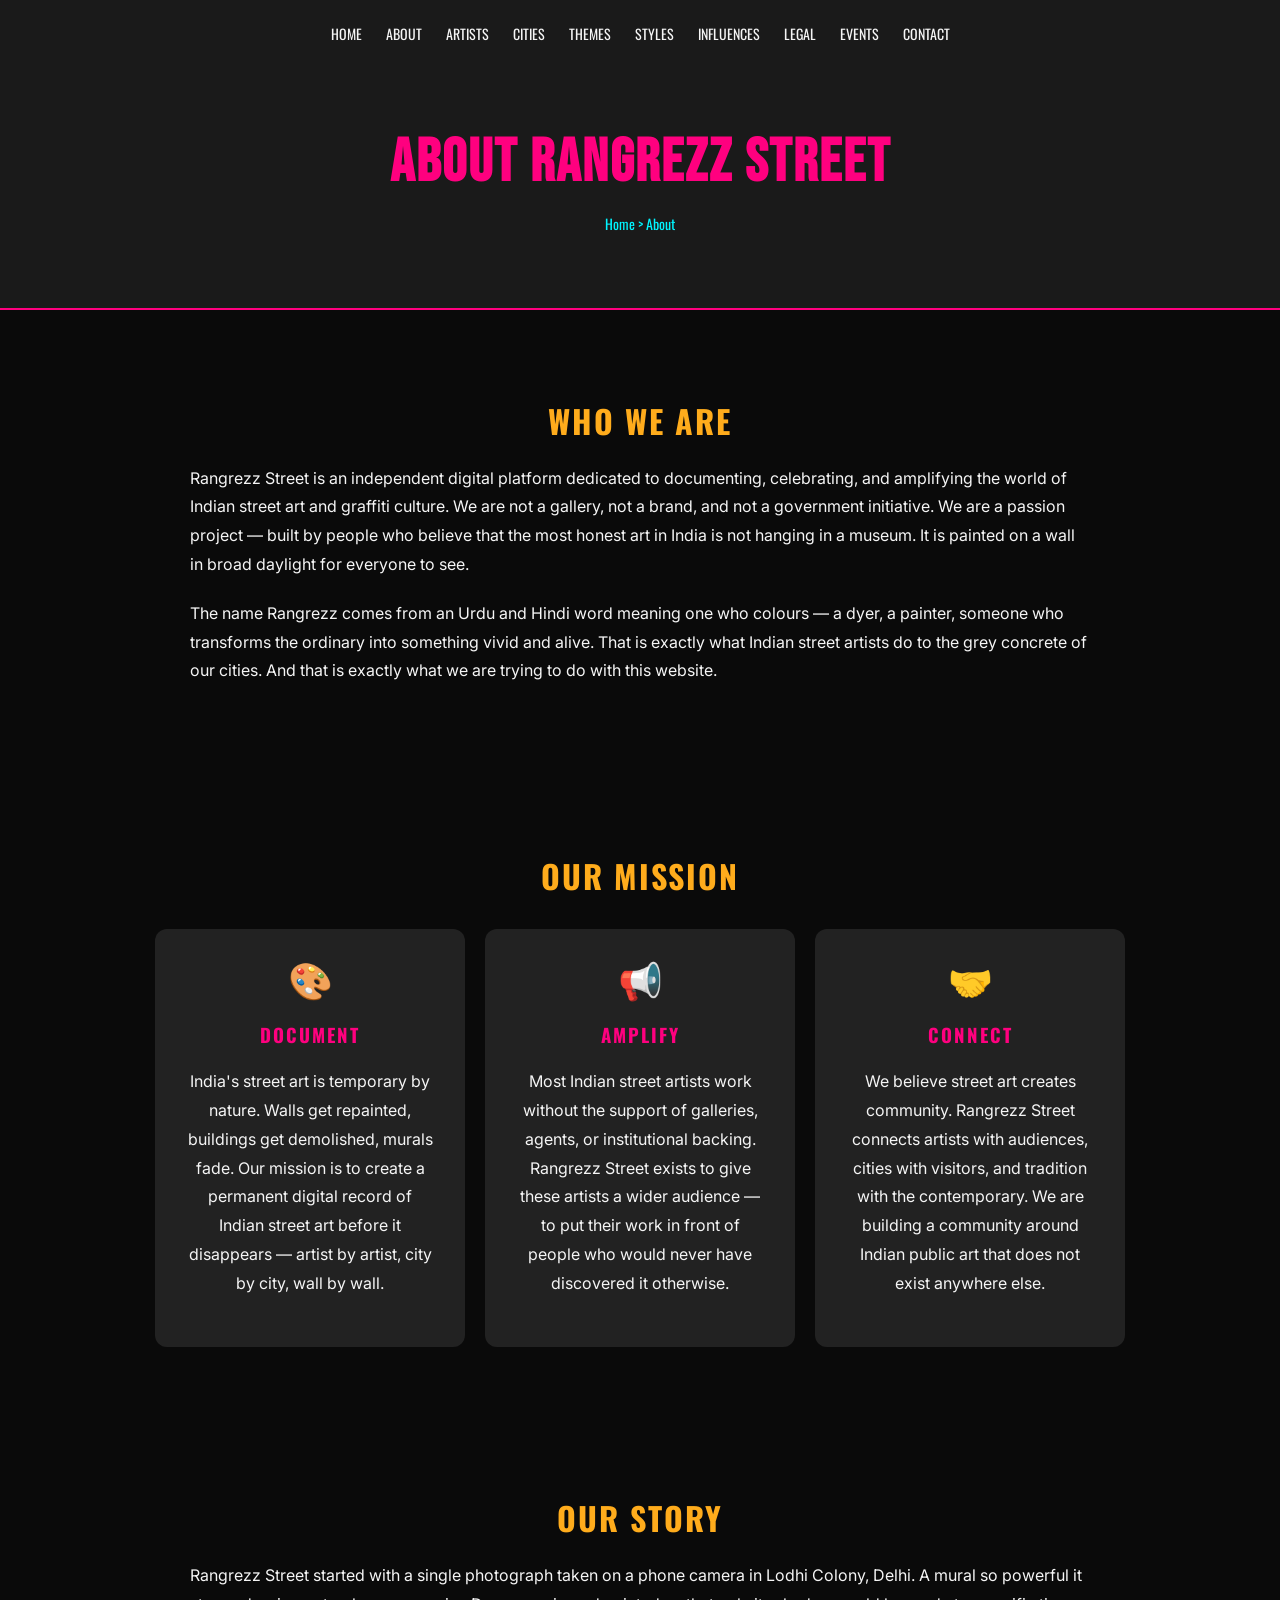
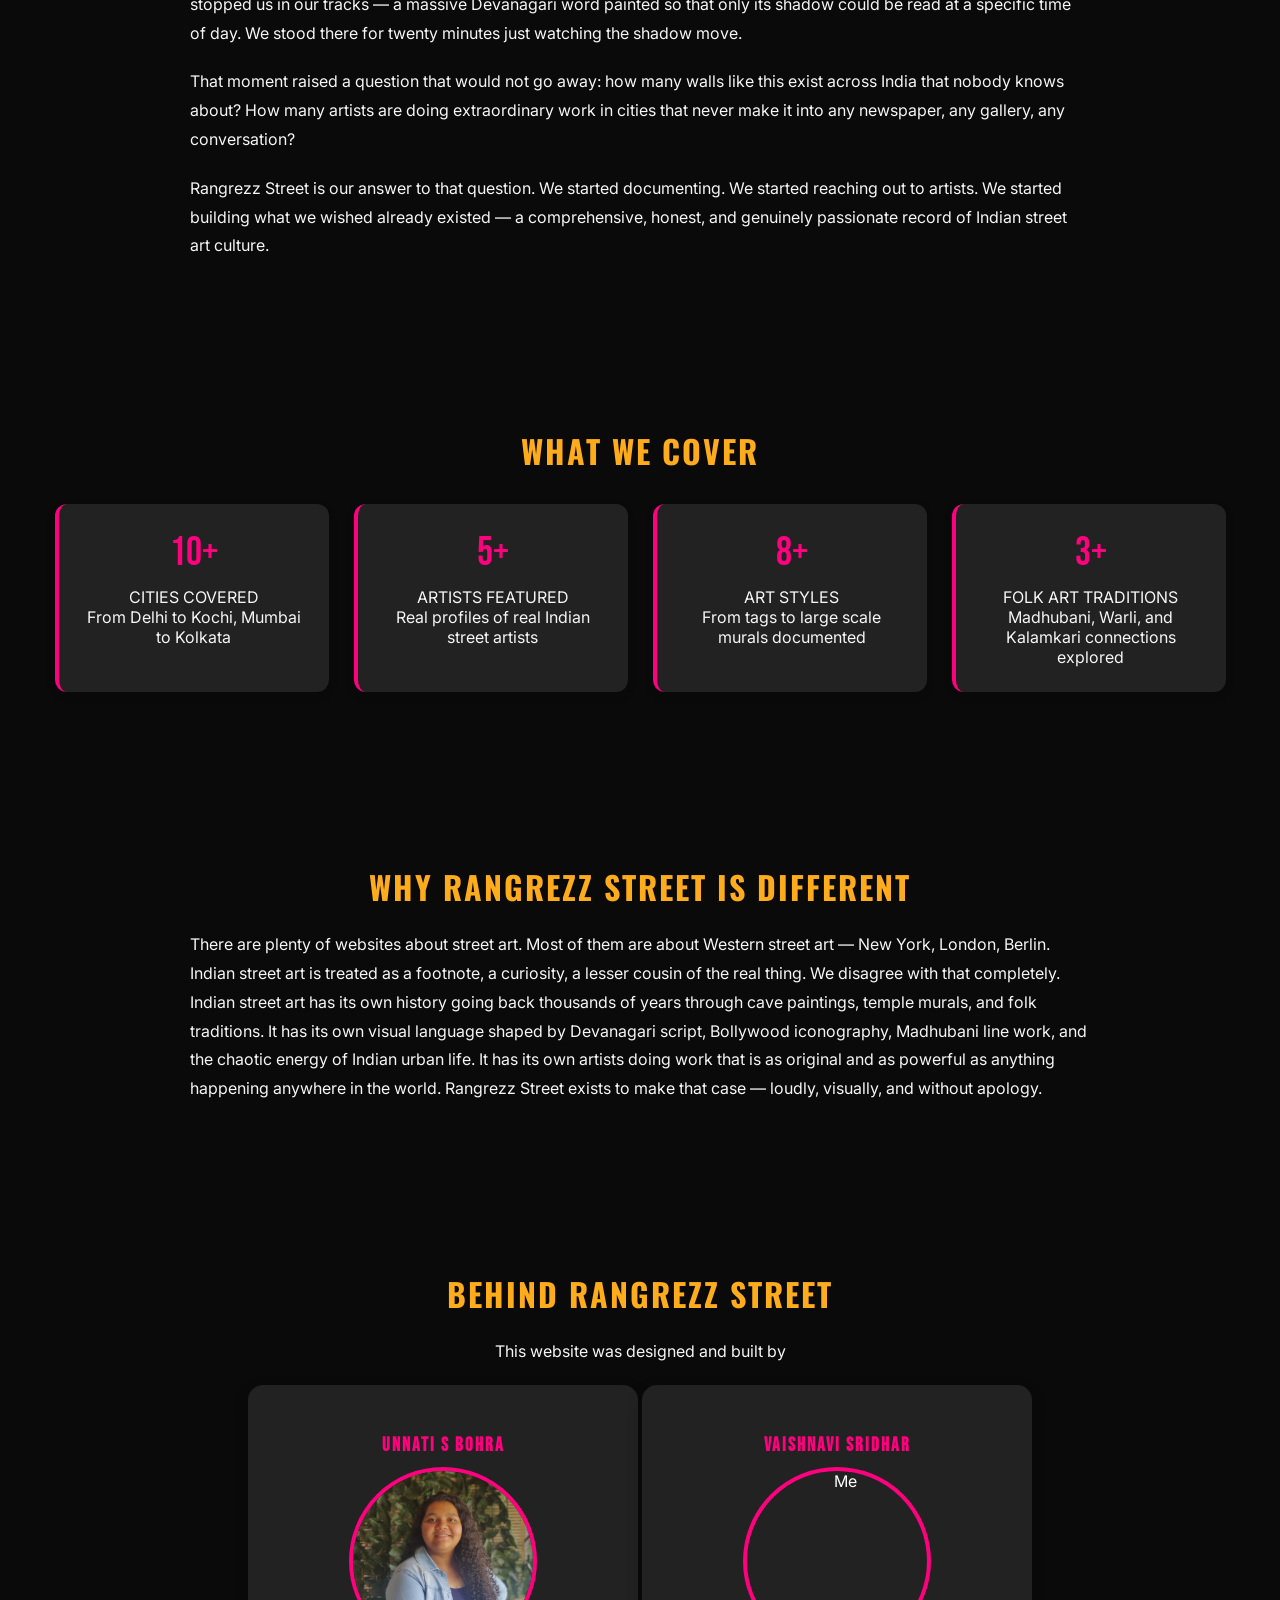
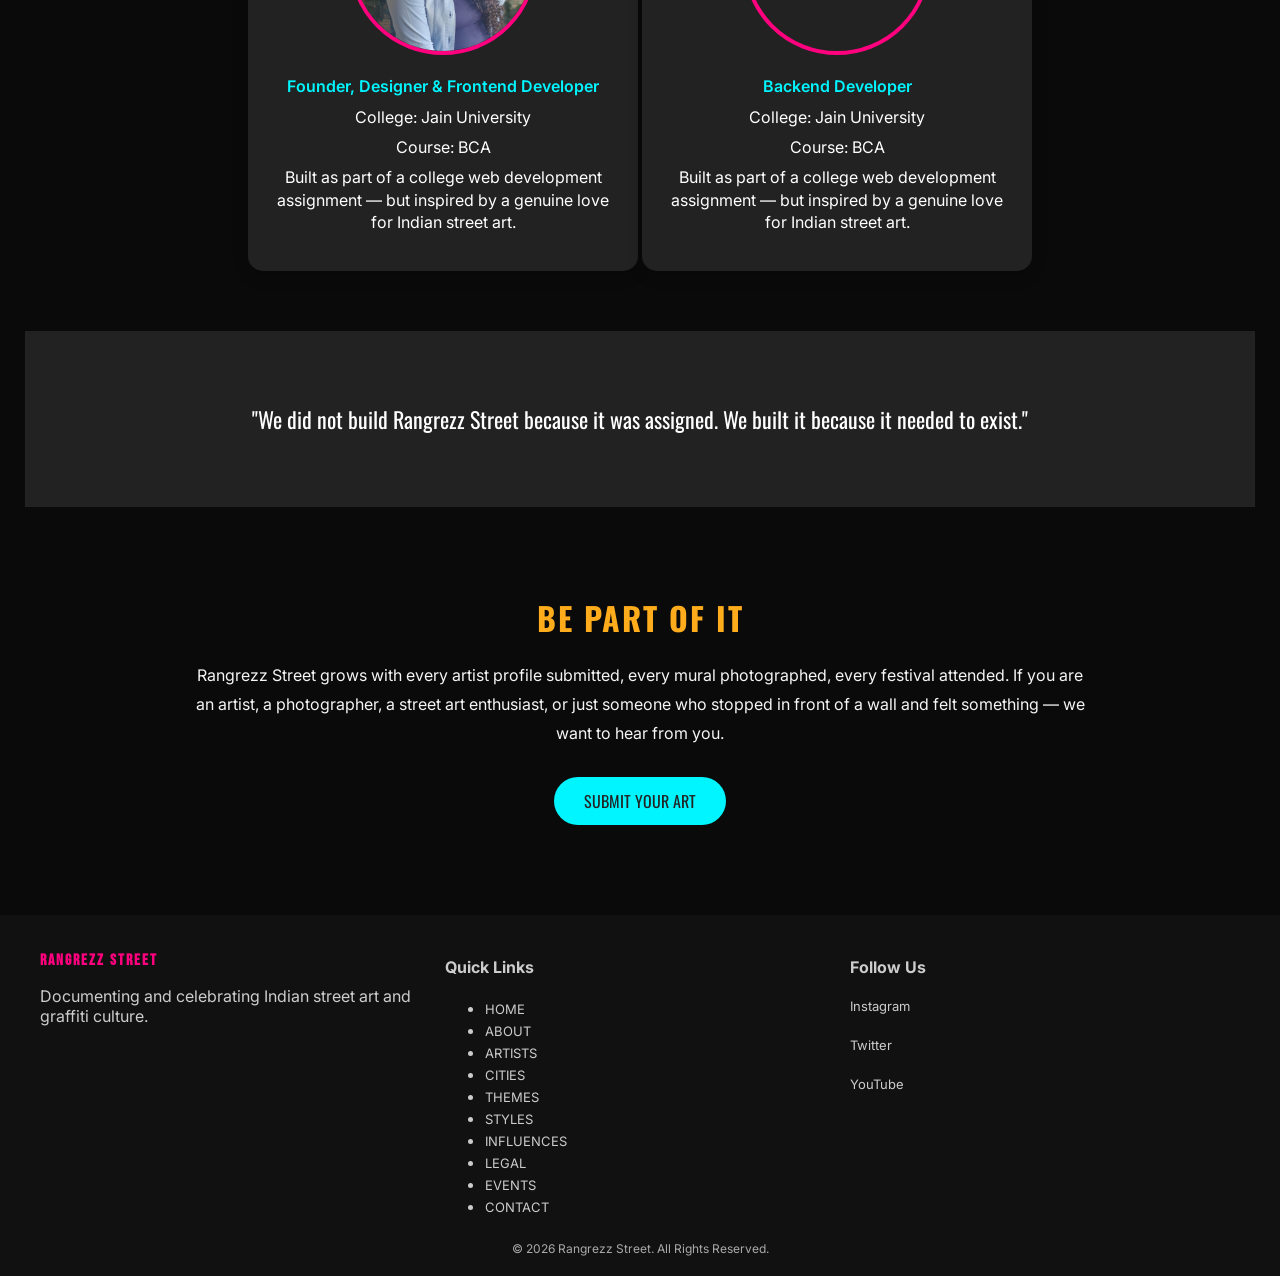
==== commit 09471e7a: "Update about.html" ====
--- a/about.html
+++ b/about.html
@@ -2,9 +2,8 @@
 <html lang="en">
 <head>
 <meta charset="UTF-8">
-<meta charset="UTF-8 " name="viewport" content="width=device-width, initial-scale=1.0">
 <title>About Rangrezz Street</title>
-
+<meta name="viewport" content="width=device-width, initial-scale=1.0">
 <link rel="stylesheet" href="css/style.css">
 <link rel="stylesheet" href="css/about.css">
 
@@ -126,11 +125,22 @@
          <div class="art-image">
             <img src="images/about/me.jpeg" alt="Me">
             </div>
-        <p>Founder, Designer & Developer</p>
+        <p>Founder, Designer & Frontend Developer</p>
         <p>College: Jain University</p>
         <p>Course: BCA</p>
-        <p>Built with HTML, CSS and JavaScript as part of a college web development assignment — but inspired by a genuine love for Indian street art.</p>
+        <p>Built as part of a college web development assignment — but inspired by a genuine love for Indian street art.</p>
     </div>
+     <div class="team-card">
+        <h3>Vaishnavi Sridhar</h3>
+         <div class="art-image">
+            <img src="images/about/vaish.jpeg" alt="Me">
+            </div>
+        <p>Backend Developer</p>
+        <p>College: Jain University</p>
+        <p>Course: BCA</p>
+        <p>Built as part of a college web development assignment — but inspired by a genuine love for Indian street art.</p>
+    </div>
+    
 </section>
 
 <!-- PULL QUOTE -->
--- a/css/style.css
+++ b/css/style.css
@@ -9,7 +9,7 @@
     font-family: 'Inter', sans-serif;
 }
 
-/* Images responsive */
+/* FIX: images responsive */
 img {
     max-width: 100%;
     height: auto;
@@ -37,7 +37,7 @@
 nav ul {
     display: flex;
     justify-content: center;
-    flex-wrap: wrap;
+    flex-wrap: wrap; /* FIX for responsiveness */
     list-style: none;
     margin: 0;
     padding: 0;
@@ -137,34 +137,6 @@
     text-align: center;
     font-size: 18px;
     line-height: 1.8;
-}
-
-/* ===============================
-   FLEX LAYOUTS (ALL PAGES)
-================================= */
-.cards,
-.artist-container,
-.events-container,
-.mission-cards,
-.info-cards,
-.styles-grid,
-.cities-grid,
-.themes-grid {
-    display: flex;
-    flex-wrap: wrap;
-    gap: 20px;
-    justify-content: center;
-}
-
-/* Cards */
-.card,
-.artist-card,
-.event-card,
-.style-card,
-.theme-card,
-.info-card {
-    flex: 1 1 280px;
-    max-width: 350px;
 }
 
 /* ===============================
@@ -257,22 +229,35 @@
 }
 
 /* ===============================
-   RESPONSIVE (SIMPLE & CLEAN)
+   RESPONSIVE
 ================================= */
 @media (max-width: 768px) {
+
+    .section {
+        padding: 40px 20px;
+    }
+
+    .page-banner h1 {
+        font-size: 36px;
+    }
+
     /* NAVBAR STACK */
+
     nav {
         padding: 10px;
     }
+
     nav ul {
         flex-direction: row; /* NOT column */
         flex-wrap: wrap;
         justify-content: center;
         gap: 8px;
     }
+
     nav ul li {
         margin: 0;
     }
+
     nav ul li a {
         display: block;
         padding: 6px 12px;
@@ -282,52 +267,13 @@
         background: #111;
         transition: 0.3s;
     }
+
     nav ul li a:hover {
         background: #FF007F;
         color: #000;
     }
-}
-
-    /* TEXT */
-    .page-banner h1 {
-        font-size: 32px;
-    }
-
-    .section h2 {
-        font-size: 26px;
-    }
-
-    .intro {
-        font-size: 16px;
-        padding: 30px 15px;
-    }
-
-    /* SECTIONS */
-    .section {
-        padding: 40px 15px;
-    }
-    /* CARDS FULL WIDTH */
-    .card,
-    .artist-card,
-    .event-card,
-    .style-card,
-    .theme-card,
-    .info-card {
-        max-width: 100%;
-    }
-
-    /* STACK LAYOUTS */
-    .cards,
-    .artist-container,
-    .events-container,
-    .mission-cards,
-    .info-cards {
-        flex-direction: column;
-        align-items: center;
-    }
-
-    /* FOOTER */
     .footer-container {
         flex-direction: column;
         text-align: center;
     }
+}
--- a/css/about.css
+++ b/css/about.css
@@ -1,4 +1,3 @@
-
 /* Section spacing */
 .section {
     padding: 60px 15px;
@@ -21,8 +20,6 @@
     max-width: 900px;
     margin: 0 auto 20px;
 }
-
-
 /* TEAM SECTION IMAGE */
 .section.team {
     text-align: center;
@@ -47,13 +44,18 @@
     box-shadow: 0 10px 25px rgba(0,0,0,0.25);
 }
 
+.section.team .team-card .art-image {
+    display: flex;
+    justify-content: center;
+    margin-bottom: 20px;
+}
+
 .section.team .team-card .art-image img {
     width: 180px;
     height: 180px;
     border-radius: 50%;
     object-fit: cover;
     border: 4px solid #FF007F;
-    margin-bottom: 20px;
     transition: transform 0.3s ease;
 }
 
